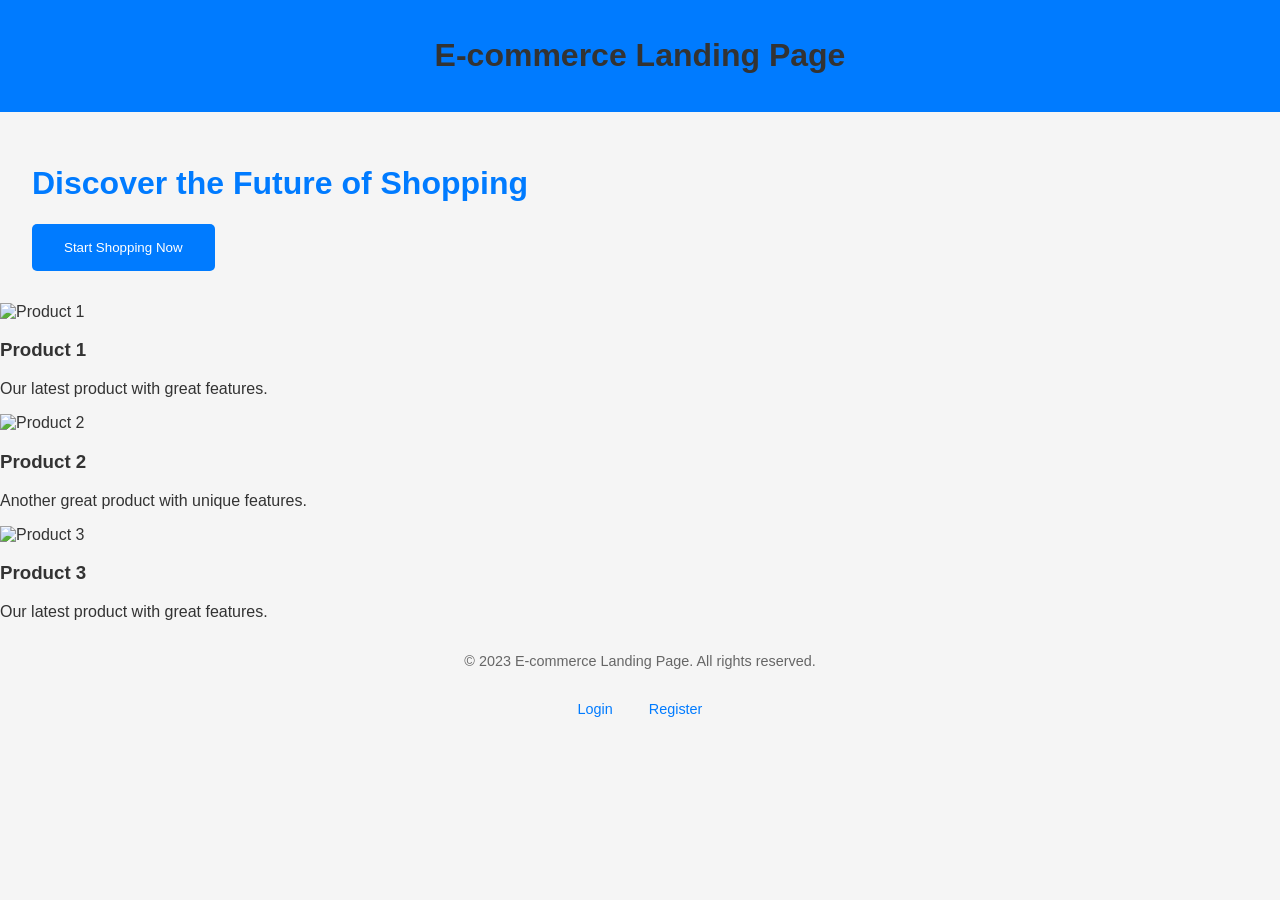
==== website/index.html @ 4ec92d51 "Update from Mobile Coding Agent" ====
<!DOCTYPE html>
<html lang="en">
<head>
    <meta charset="UTF-8">
    <title>E-commerce Landing Page</title>
    <style>
        * { font-family: Arial, sans-serif; }
        body {
            margin: 0;
            padding: 0;
            background-color: #f5f5f5;
            color: #333;
        }
        header {
            background-color: #007BFF;
            padding: 1rem;
            text-align: center;
        }
        .hero {
            background-image: url('https://via.placeholder.com/800x400?text=E-commerce&i=red');
            background-size: cover;
            padding: 2rem;
        }
        .hero h1 {
            color: #007BFF;
        }
        .cta-btn {
            display: inline-block;
            padding: 1rem 2rem;
            background-color: #007BFF;
            color: white;
            border: none;
            border-radius: 5px;
            cursor: pointer;
        }
        .cta-btn:hover {
            background-color: #005F9A;
        }
        footer {
            text-align: center;
            margin-top: 2rem;
            font-size: 0.9em;
            color: #666;
        }
    </style>
</head>
<body>
<header>
<h1>E-commerce Landing Page</h1>
</header>
<div class="hero">
<h1>Discover the Future of Shopping</h1>
<button class="cta-btn">Start Shopping Now</button>
</div>
<div class="product-section">
<div class="product-card" data-id="1">
    <img src="https://via.placeholder.com/400x200?text=Product 1&i=red" alt="Product 1">
    <h3>Product 1</h3>
    <p>Our latest product with great features.</p>
</div>
<div class="product-card" data-id="2">
    <img src="https://via.placeholder.com/400x200?text=Product 2&i=red" alt="Product 2">
    <h3>Product 2</h3>
    <p>Another great product with unique features.</p>
</div>
<div class="product-card" data-id="3">
    <img src="https://via.placeholder.com/400x200?text=Product 3&i=red" alt="Product 3">
    <h3>Product 3</h3>
    <p>Our latest product with great features.</p>
</div>
</div>
<footer>
<p>&copy; 2023 E-commerce Landing Page. All rights reserved.</p>
<div style='margin-top: 2rem; text-align: center;'>
    <a href='login.html' style='margin: 0 1rem; color: #007BFF; text-decoration: none;'>Login</a>
    <a href='register.html' style='margin: 0 1rem; color: #007BFF; text-decoration: none;'>Register</a>
</div>
</footer>
</body>
</html>
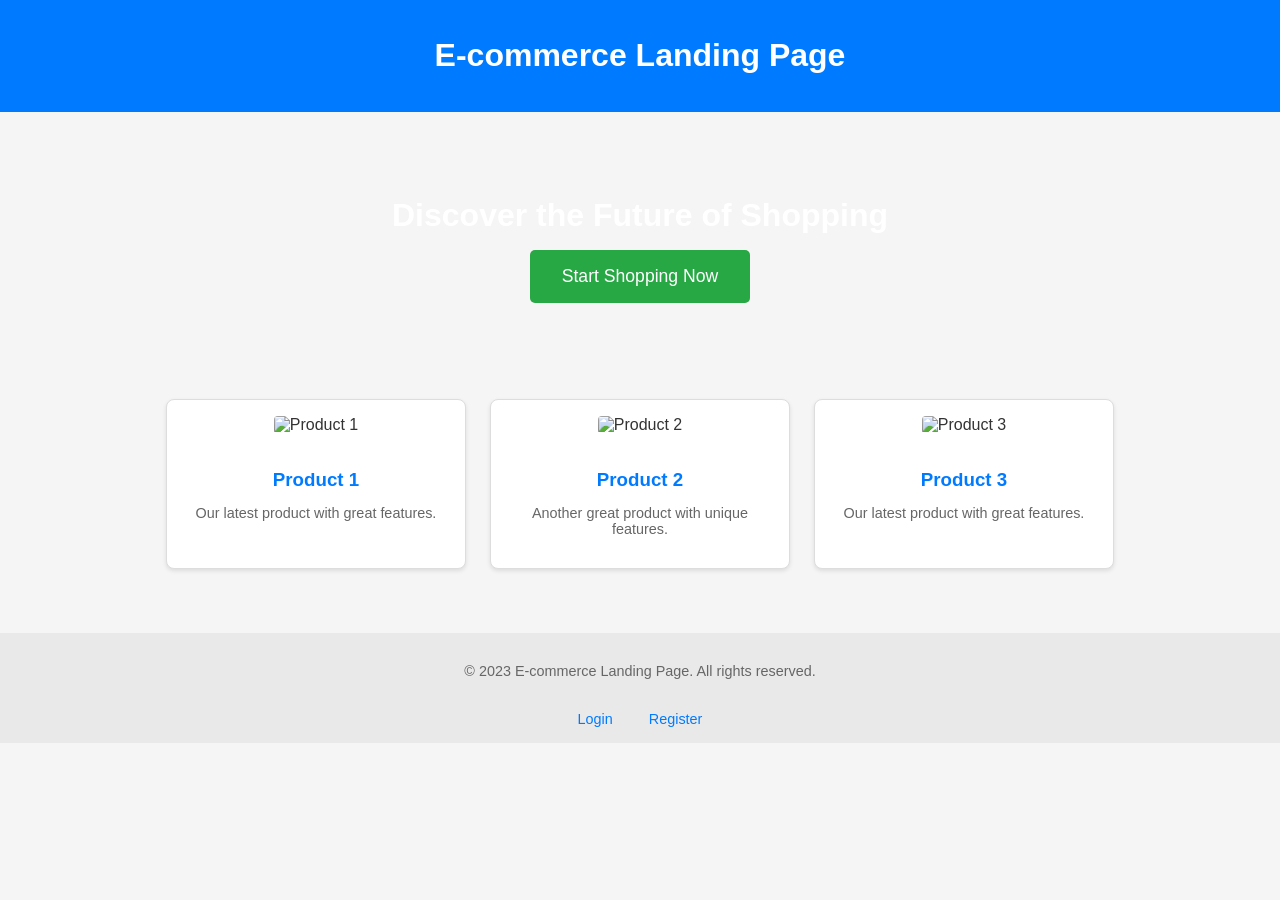
==== commit ad82a1d2: "removed inline css" ====
--- a/website/index.html
+++ b/website/index.html
@@ -3,46 +3,7 @@
 <head>
     <meta charset="UTF-8">
     <title>E-commerce Landing Page</title>
-    <style>
-        * { font-family: Arial, sans-serif; }
-        body {
-            margin: 0;
-            padding: 0;
-            background-color: #f5f5f5;
-            color: #333;
-        }
-        header {
-            background-color: #007BFF;
-            padding: 1rem;
-            text-align: center;
-        }
-        .hero {
-            background-image: url('https://via.placeholder.com/800x400?text=E-commerce&i=red');
-            background-size: cover;
-            padding: 2rem;
-        }
-        .hero h1 {
-            color: #007BFF;
-        }
-        .cta-btn {
-            display: inline-block;
-            padding: 1rem 2rem;
-            background-color: #007BFF;
-            color: white;
-            border: none;
-            border-radius: 5px;
-            cursor: pointer;
-        }
-        .cta-btn:hover {
-            background-color: #005F9A;
-        }
-        footer {
-            text-align: center;
-            margin-top: 2rem;
-            font-size: 0.9em;
-            color: #666;
-        }
-    </style>
+    <link rel="stylesheet" href="style.css">
 </head>
 <body>
 <header>
--- a/website/style.css
+++ b/website/style.css
@@ -0,0 +1,190 @@
+/* Universal Stylesheet */
+
+* {
+    box-sizing: border-box;
+    font-family: Arial, sans-serif;
+}
+
+body {
+    margin: 0;
+    padding: 0;
+    background-color: #f5f5f5;
+    color: #333;
+}
+
+/* Header & Hero */
+header {
+    background-color: #007BFF;
+    padding: 1rem;
+    text-align: center;
+    color: white;
+}
+
+.hero {
+    background-image: url('https://via.placeholder.com/800x400?text=E-commerce&i=red');
+    background-size: cover;
+    padding: 4rem 2rem;
+    text-align: center;
+    color: white;
+}
+
+.hero h1 {
+    color: white;
+    margin-bottom: 1rem;
+}
+
+.cta-btn {
+    display: inline-block;
+    padding: 1rem 2rem;
+    background-color: #28a745;
+    color: white;
+    border: none;
+    border-radius: 5px;
+    cursor: pointer;
+    font-size: 1.1rem;
+    text-decoration: none;
+}
+
+.cta-btn:hover {
+    background-color: #218838;
+}
+
+/* Products */
+.product-section {
+    display: flex;
+    justify-content: center;
+    flex-wrap: wrap;
+    padding: 2rem;
+    gap: 1.5rem;
+}
+
+.product-card {
+    background-color: #fff;
+    border: 1px solid #ddd;
+    border-radius: 8px;
+    box-shadow: 0 2px 4px rgba(0,0,0,0.1);
+    padding: 1rem;
+    text-align: center;
+    width: 300px;
+}
+
+.product-card img {
+    max-width: 100%;
+    height: auto;
+    border-radius: 4px;
+    margin-bottom: 1rem;
+}
+
+.product-card h3 {
+    color: #007BFF;
+    margin-bottom: 0.5rem;
+}
+
+.product-card p {
+    font-size: 0.9em;
+    color: #666;
+}
+
+/* Footer */
+footer {
+    text-align: center;
+    margin-top: 2rem;
+    padding: 1rem;
+    font-size: 0.9em;
+    color: #666;
+    background-color: #e9e9e9;
+}
+
+footer a {
+    margin: 0 1rem;
+    color: #007BFF;
+    text-decoration: none;
+}
+
+footer a:hover {
+    text-decoration: underline;
+}
+
+/* Auth / Form Layout */
+.auth-page {
+    display: flex;
+    justify-content: center;
+    align-items: center;
+    min-height: 100vh;
+}
+
+.auth-container {
+    width: 100%;
+    max-width: 400px;
+    background-color: white;
+    padding: 2.5rem;
+    border-radius: 8px;
+    box-shadow: 0 4px 12px rgba(0, 0, 0, 0.1);
+}
+
+.auth-container h2 {
+    margin-top: 0;
+    margin-bottom: 1.5rem;
+    color: #333;
+    text-align: center;
+}
+
+.form-group {
+    margin-bottom: 1.25rem;
+}
+
+.form-group label {
+    display: block;
+    margin-bottom: 0.5rem;
+    font-weight: bold;
+    font-size: 0.9rem;
+    color: #333;
+}
+
+.form-group input {
+    width: 100%;
+    padding: 0.75rem;
+    border: 1px solid #ccc;
+    border-radius: 4px;
+    font-size: 1rem;
+    transition: border-color 0.2s;
+}
+
+.form-group input:focus {
+    outline: none;
+    border-color: #007BFF;
+}
+
+button[type="submit"] {
+    width: 100%;
+    background-color: #007BFF;
+    color: white;
+    padding: 0.8rem 1rem;
+    border: none;
+    border-radius: 5px;
+    cursor: pointer;
+    font-size: 1rem;
+    font-weight: bold;
+    margin-top: 0.5rem;
+}
+
+button[type="submit"]:hover {
+    background-color: #0056b3;
+}
+
+.auth-link {
+    display: block;
+    text-align: center;
+    margin-top: 1rem;
+    color: #007BFF;
+    text-decoration: none;
+    font-size: 0.9rem;
+}
+
+.auth-link:hover {
+    text-decoration: underline;
+}
+
+.text-center {
+    text-align: center;
+}
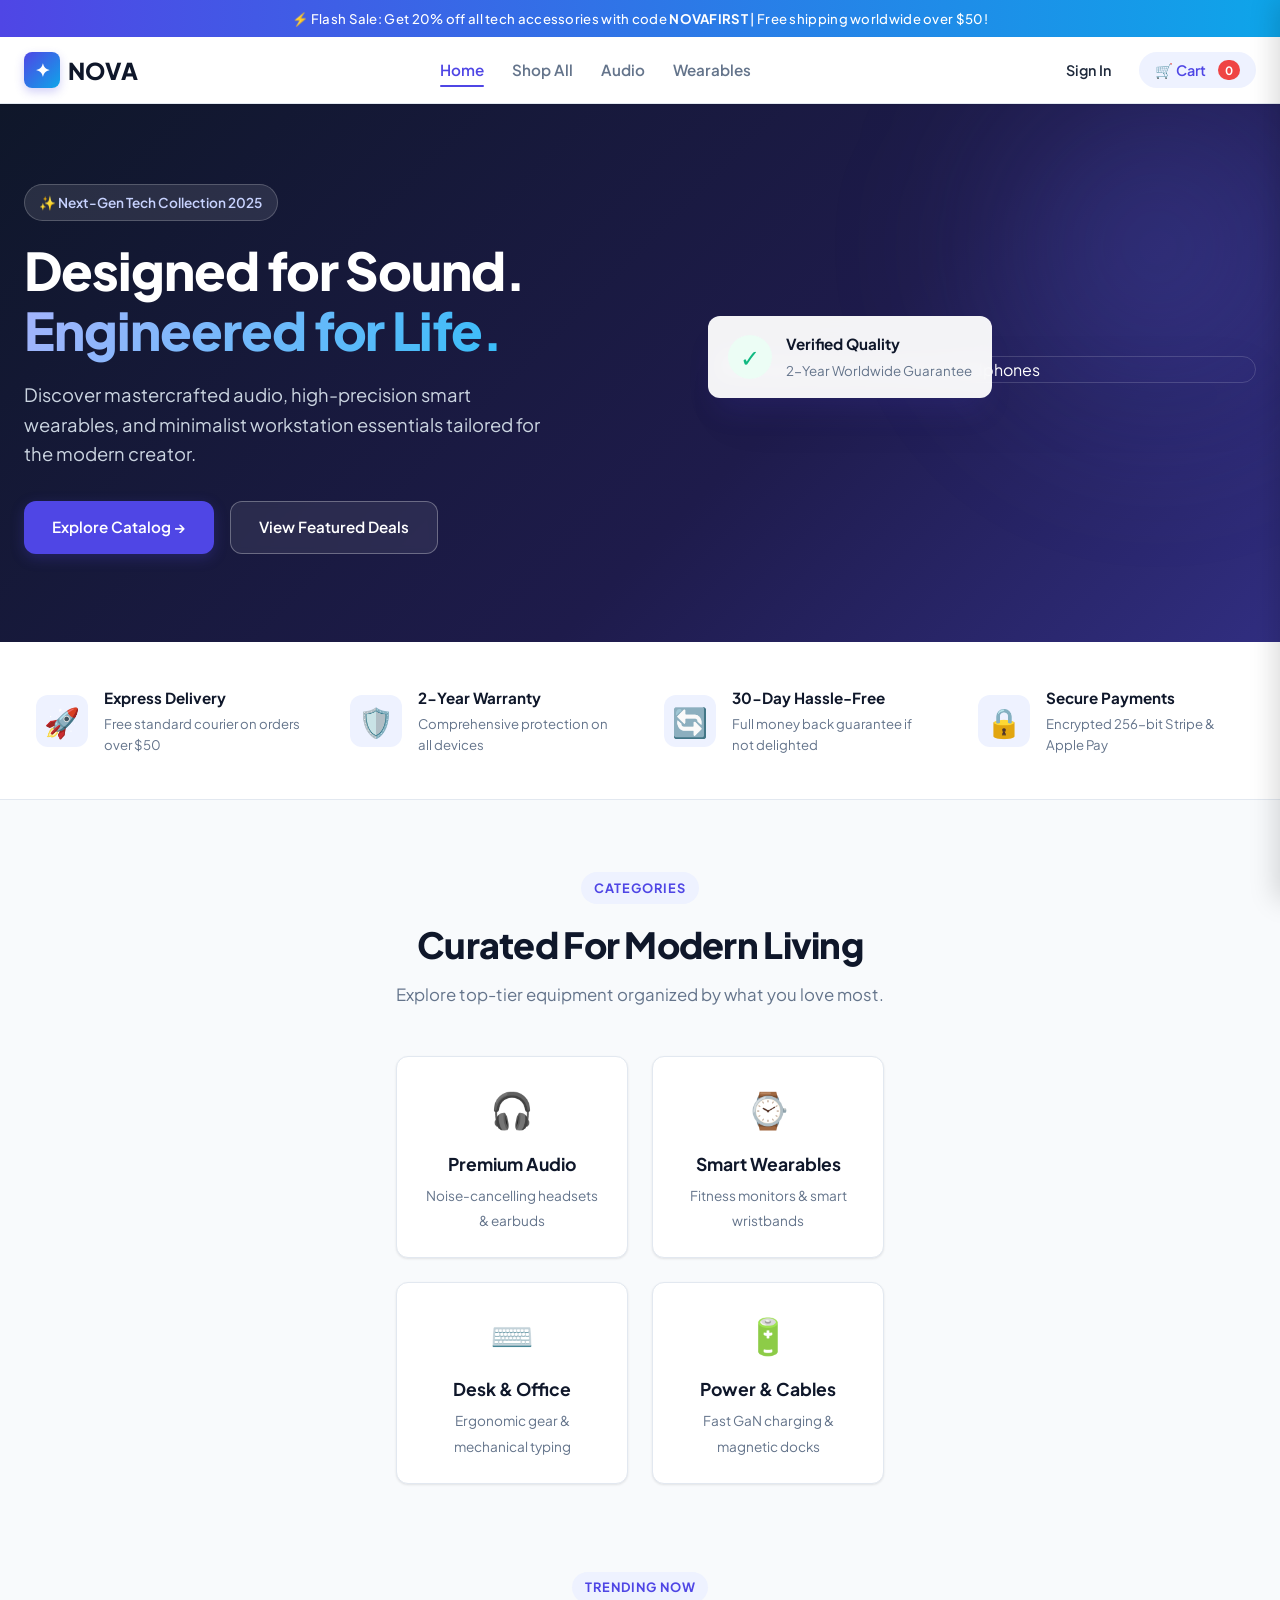
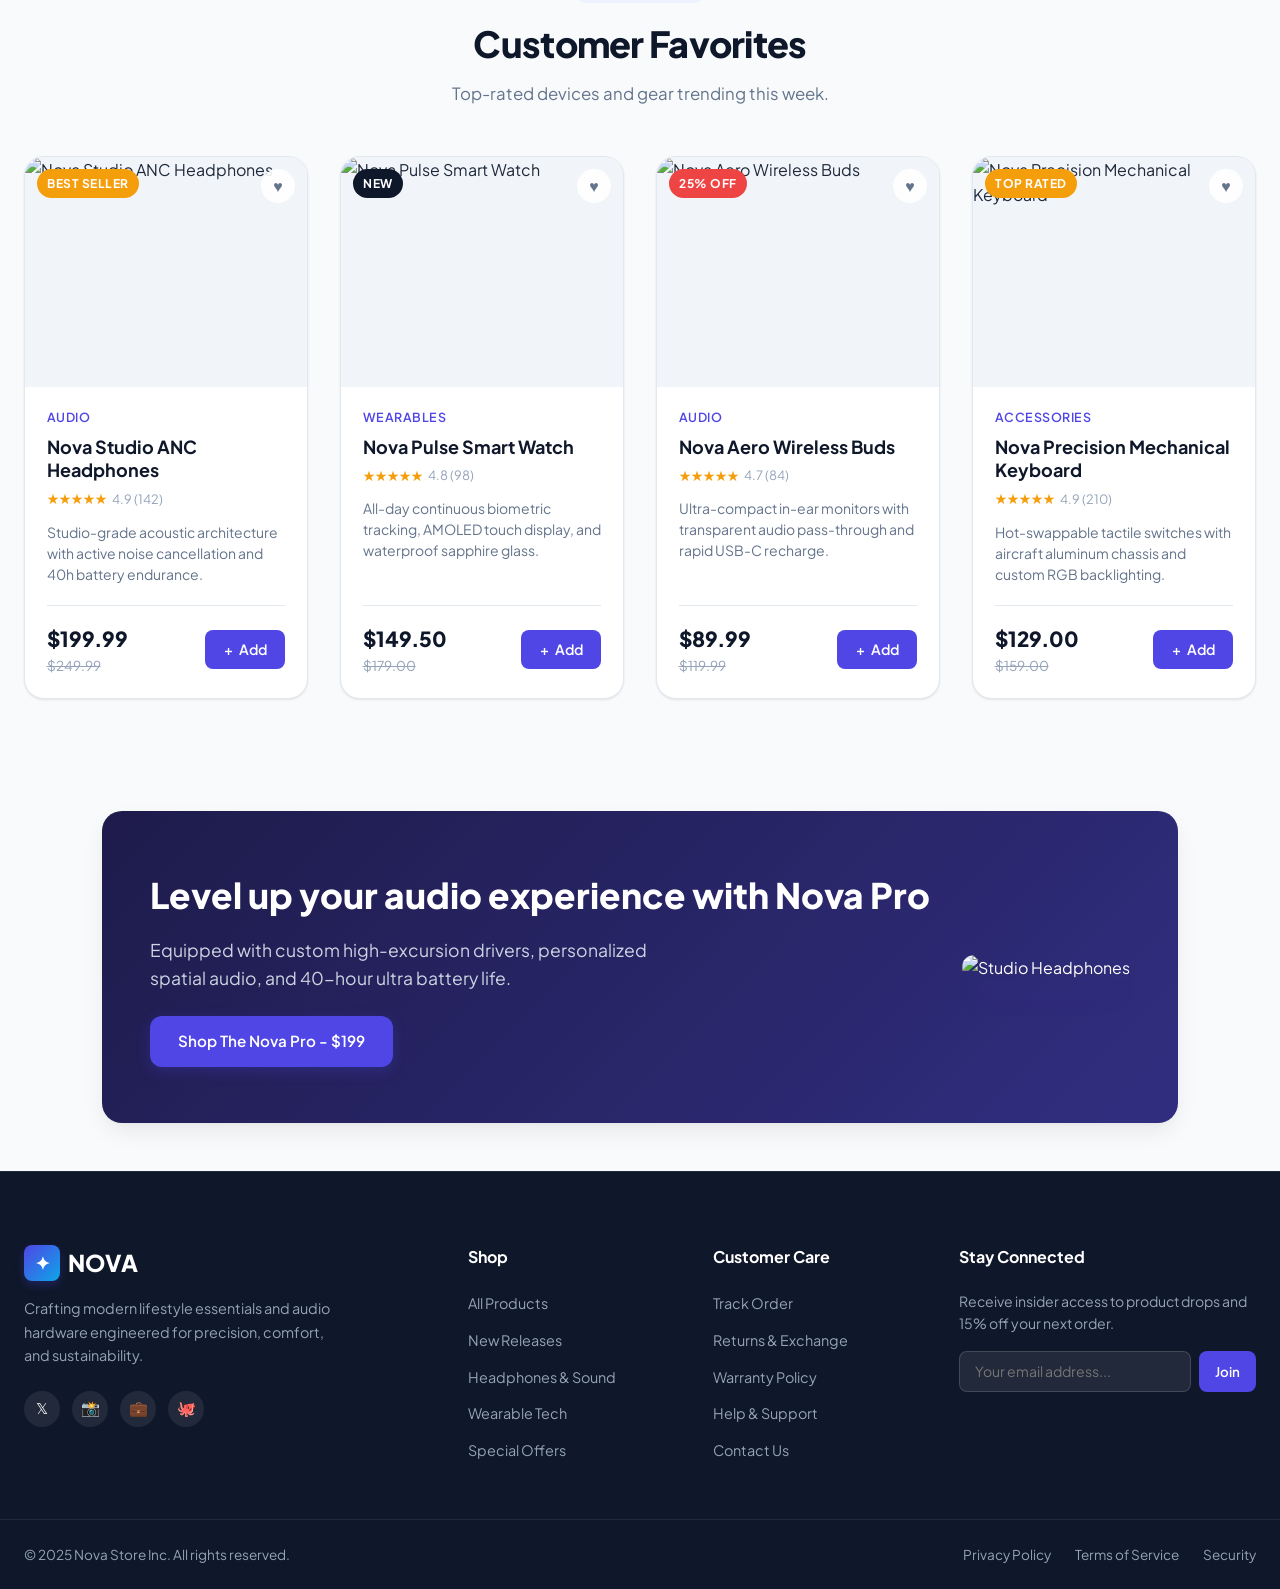
==== commit 905bcc3f: "Update from Mobile Coding Agent" ====
--- a/website/index.html
+++ b/website/index.html
@@ -2,40 +2,252 @@
 <html lang="en">
 <head>
     <meta charset="UTF-8">
-    <title>E-commerce Landing Page</title>
+    <meta name="viewport" content="width=device-width, initial-scale=1.0">
+    <title>NOVA | Modern Tech & Lifestyle Essentials</title>
     <link rel="stylesheet" href="style.css">
 </head>
 <body>
-<header>
-<h1>E-commerce Landing Page</h1>
-</header>
-<div class="hero">
-<h1>Discover the Future of Shopping</h1>
-<button class="cta-btn">Start Shopping Now</button>
-</div>
-<div class="product-section">
-<div class="product-card" data-id="1">
-    <img src="https://via.placeholder.com/400x200?text=Product 1&i=red" alt="Product 1">
-    <h3>Product 1</h3>
-    <p>Our latest product with great features.</p>
-</div>
-<div class="product-card" data-id="2">
-    <img src="https://via.placeholder.com/400x200?text=Product 2&i=red" alt="Product 2">
-    <h3>Product 2</h3>
-    <p>Another great product with unique features.</p>
-</div>
-<div class="product-card" data-id="3">
-    <img src="https://via.placeholder.com/400x200?text=Product 3&i=red" alt="Product 3">
-    <h3>Product 3</h3>
-    <p>Our latest product with great features.</p>
-</div>
-</div>
-<footer>
-<p>&copy; 2023 E-commerce Landing Page. All rights reserved.</p>
-<div style='margin-top: 2rem; text-align: center;'>
-    <a href='login.html' style='margin: 0 1rem; color: #007BFF; text-decoration: none;'>Login</a>
-    <a href='register.html' style='margin: 0 1rem; color: #007BFF; text-decoration: none;'>Register</a>
-</div>
-</footer>
+    <!-- Announcement Bar -->
+    <div class="announcement-bar">
+        ⚡ Flash Sale: Get 20% off all tech accessories with code <strong>NOVAFIRST</strong> | Free shipping worldwide over $50!
+    </div>
+
+    <!-- Navigation -->
+    <nav class="navbar">
+        <div class="nav-container">
+            <a href="index.html" class="logo">
+                <span class="logo-icon">✦</span> NOVA
+            </a>
+            <ul class="nav-links">
+                <li><a href="index.html" class="nav-link active">Home</a></li>
+                <li><a href="products/products.html" class="nav-link">Shop All</a></li>
+                <li><a href="products/products.html?category=Audio" class="nav-link">Audio</a></li>
+                <li><a href="products/products.html?category=Wearables" class="nav-link">Wearables</a></li>
+            </ul>
+            <div class="nav-actions">
+                <a href="login.html" class="nav-btn">Sign In</a>
+                <button class="nav-btn cart-badge-btn" id="open-cart-btn" aria-label="View Cart">
+                    🛒 Cart <span class="cart-badge" id="cart-count">0</span>
+                </button>
+            </div>
+        </div>
+    </nav>
+
+    <!-- Hero Section -->
+    <header class="hero">
+        <div class="hero-container">
+            <div class="hero-content">
+                <div class="hero-badge">✨ Next-Gen Tech Collection 2025</div>
+                <h1>Designed for Sound.<br><span>Engineered for Life.</span></h1>
+                <p>Discover mastercrafted audio, high-precision smart wearables, and minimalist workstation essentials tailored for the modern creator.</p>
+                <div class="hero-actions">
+                    <a href="products/products.html" class="btn btn-primary">Explore Catalog &rarr;</a>
+                    <a href="#featured" class="btn btn-outline-white">View Featured Deals</a>
+                </div>
+            </div>
+            <div class="hero-image-wrapper">
+                <img src="https://images.unsplash.com/photo-1505740420928-5e560c06d30e?w=800&q=80" alt="Wireless Noise Cancelling Headphones" class="hero-image">
+                <div class="hero-floating-card">
+                    <div class="floating-icon">✓</div>
+                    <div>
+                        <strong style="display:block; font-size: 0.95rem;">Verified Quality</strong>
+                        <small style="color: #64748b;">2-Year Worldwide Guarantee</small>
+                    </div>
+                </div>
+            </div>
+        </div>
+    </header>
+
+    <!-- Trust & Perks Bar -->
+    <section class="features-bar">
+        <div class="features-grid">
+            <div class="feature-item">
+                <div class="feature-icon">🚀</div>
+                <div class="feature-info">
+                    <h4>Express Delivery</h4>
+                    <p>Free standard courier on orders over $50</p>
+                </div>
+            </div>
+            <div class="feature-item">
+                <div class="feature-icon">🛡️</div>
+                <div class="feature-info">
+                    <h4>2-Year Warranty</h4>
+                    <p>Comprehensive protection on all devices</p>
+                </div>
+            </div>
+            <div class="feature-item">
+                <div class="feature-icon">🔄</div>
+                <div class="feature-info">
+                    <h4>30-Day Hassle-Free</h4>
+                    <p>Full money back guarantee if not delighted</p>
+                </div>
+            </div>
+            <div class="feature-item">
+                <div class="feature-icon">🔒</div>
+                <div class="feature-info">
+                    <h4>Secure Payments</h4>
+                    <p>Encrypted 256-bit Stripe & Apple Pay</p>
+                </div>
+            </div>
+        </div>
+    </section>
+
+    <!-- Categories Section -->
+    <section class="categories-section">
+        <div class="section-header">
+            <span class="section-badge">Categories</span>
+            <h2 class="section-title">Curated For Modern Living</h2>
+            <p class="section-desc">Explore top-tier equipment organized by what you love most.</p>
+        </div>
+        <div class="category-grid">
+            <a href="products/products.html" class="category-card">
+                <div class="category-card-icon">🎧</div>
+                <h3>Premium Audio</h3>
+                <span>Noise-cancelling headsets & earbuds</span>
+            </a>
+            <a href="products/products.html" class="category-card">
+                <div class="category-card-icon">⌚</div>
+                <h3>Smart Wearables</h3>
+                <span>Fitness monitors & smart wristbands</span>
+            </a>
+            <a href="products/products.html" class="category-card">
+                <div class="category-card-icon">⌨️</div>
+                <h3>Desk & Office</h3>
+                <span>Ergonomic gear & mechanical typing</span>
+            </a>
+            <a href="products/products.html" class="category-card">
+                <div class="category-card-icon">🔋</div>
+                <h3>Power & Cables</h3>
+                <span>Fast GaN charging & magnetic docks</span>
+            </a>
+        </div>
+    </section>
+
+    <!-- Featured Products Section -->
+    <section class="product-section" id="featured">
+        <div class="section-header">
+            <span class="section-badge">Trending Now</span>
+            <h2 class="section-title">Customer Favorites</h2>
+            <p class="section-desc">Top-rated devices and gear trending this week.</p>
+        </div>
+
+        <div class="products-grid" id="featured-products-container">
+            <!-- Dynamic products populated via JavaScript -->
+        </div>
+    </section>
+
+    <!-- Promotional Banner -->
+    <section class="promo-banner">
+        <div class="promo-card">
+            <div class="promo-content">
+                <h2>Level up your audio experience with Nova Pro</h2>
+                <p>Equipped with custom high-excursion drivers, personalized spatial audio, and 40-hour ultra battery life.</p>
+                <a href="products/products.html" class="btn btn-primary">Shop The Nova Pro - $199</a>
+            </div>
+            <div style="text-align: center;">
+                <img src="https://images.unsplash.com/photo-1546435770-a3e426bf472b?w=450&q=80" alt="Studio Headphones" style="border-radius: var(--radius-md); max-width: 320px; box-shadow: var(--shadow-xl);">
+            </div>
+        </div>
+    </section>
+
+    <!-- Cart Drawer -->
+    <div class="cart-overlay" id="cart-overlay"></div>
+    <aside class="cart-drawer" id="cart-drawer">
+        <div class="cart-header">
+            <h3>Your Cart (<span id="cart-items-count">0</span>)</h3>
+            <button class="cart-close-btn" id="close-cart-btn">&times;</button>
+        </div>
+        <div class="cart-items-list" id="cart-items-list">
+            <!-- Populated via script.js -->
+        </div>
+        <div class="cart-footer">
+            <div class="cart-summary-line">
+                <span>Subtotal</span>
+                <span id="cart-subtotal">$0.00</span>
+            </div>
+            <div class="cart-summary-line">
+                <span>Shipping</span>
+                <span id="cart-shipping">Calculated next</span>
+            </div>
+            <div class="cart-total-line">
+                <span>Total</span>
+                <span id="cart-total-amount">$0.00</span>
+            </div>
+            <button class="btn-checkout" id="checkout-btn">Proceed to Checkout</button>
+        </div>
+    </aside>
+
+    <!-- Toast Notification -->
+    <div class="toast" id="toast-notification">Product added to cart!</div>
+
+    <!-- Checkout Modal -->
+    <div class="checkout-modal-overlay" id="checkout-modal">
+        <div class="checkout-modal">
+            <div class="checkout-icon">✓</div>
+            <h3 style="font-size: 1.4rem; margin-bottom: 0.5rem; font-weight: 800;">Order Placed Successfully!</h3>
+            <p style="color: var(--text-muted); margin-bottom: 1.5rem; font-size: 0.95rem;">
+                Thank you for your purchase from Nova Store. A confirmation email and tracking link have been dispatched.
+            </p>
+            <button class="btn btn-primary" style="width: 100%;" id="close-checkout-modal">Back to Shopping</button>
+        </div>
+    </div>
+
+    <!-- Footer -->
+    <footer>
+        <div class="footer-container">
+            <div class="footer-brand">
+                <a href="index.html" class="logo">
+                    <span class="logo-icon">✦</span> NOVA
+                </a>
+                <p>Crafting modern lifestyle essentials and audio hardware engineered for precision, comfort, and sustainability.</p>
+                <div class="social-links">
+                    <a href="#" class="social-icon" aria-label="Twitter">𝕏</a>
+                    <a href="#" class="social-icon" aria-label="Instagram">📸</a>
+                    <a href="#" class="social-icon" aria-label="LinkedIn">💼</a>
+                    <a href="#" class="social-icon" aria-label="GitHub">🐙</a>
+                </div>
+            </div>
+            <div class="footer-col">
+                <h4>Shop</h4>
+                <ul class="footer-links">
+                    <li><a href="products/products.html">All Products</a></li>
+                    <li><a href="products/products.html">New Releases</a></li>
+                    <li><a href="products/products.html">Headphones & Sound</a></li>
+                    <li><a href="products/products.html">Wearable Tech</a></li>
+                    <li><a href="products/products.html">Special Offers</a></li>
+                </ul>
+            </div>
+            <div class="footer-col">
+                <h4>Customer Care</h4>
+                <ul class="footer-links">
+                    <li><a href="#">Track Order</a></li>
+                    <li><a href="#">Returns & Exchange</a></li>
+                    <li><a href="#">Warranty Policy</a></li>
+                    <li><a href="#">Help & Support</a></li>
+                    <li><a href="#">Contact Us</a></li>
+                </ul>
+            </div>
+            <div class="footer-col">
+                <h4>Stay Connected</h4>
+                <p style="font-size: 0.88rem; margin-bottom: 0.75rem;">Receive insider access to product drops and 15% off your next order.</p>
+                <form class="newsletter-form" onsubmit="event.preventDefault(); alert('Subscribed successfully!');">
+                    <input type="email" placeholder="Your email address..." required>
+                    <button type="submit">Join</button>
+                </form>
+            </div>
+        </div>
+        <div class="footer-bottom">
+            <div class="footer-bottom-inner">
+                <div>&copy; 2025 Nova Store Inc. All rights reserved.</div>
+                <div style="display: flex; gap: 1.5rem;">
+                    <a href="#">Privacy Policy</a>
+                    <a href="#">Terms of Service</a>
+                    <a href="#">Security</a>
+                </div>
+            </div>
+        </div>
+    </footer>
+
+    <script src="app.js"></script>
 </body>
-</html>+</html>
--- a/website/style.css
+++ b/website/style.css
@@ -1,190 +1,1465 @@
-/* Universal Stylesheet */
+/* ===================================================
+   MODERN E-COMMERCE DESIGN SYSTEM - NOVA STORE
+   =================================================== */
+
+@import url('https://fonts.googleapis.com/css2?family=Plus+Jakarta+Sans:wght@300;400;500;600;700;800&display=swap');
+
+:root {
+  --primary: #4f46e5;
+  --primary-hover: #4338ca;
+  --primary-light: #eef2ff;
+  --primary-glow: rgba(79, 70, 229, 0.25);
+  --secondary: #0ea5e9;
+  --accent: #f59e0b;
+  --success: #10b981;
+  --danger: #ef4444;
+  
+  --dark: #0f172a;
+  --dark-light: #1e293b;
+  --text-main: #1e293b;
+  --text-muted: #64748b;
+  --text-light: #94a3b8;
+  
+  --bg-page: #f8fafc;
+  --bg-card: #ffffff;
+  --bg-card-alt: #f1f5f9;
+  --border: #e2e8f0;
+  --border-focus: #818cf8;
+  
+  --radius-sm: 8px;
+  --radius-md: 12px;
+  --radius-lg: 20px;
+  --radius-full: 9999px;
+  
+  --shadow-sm: 0 1px 3px rgba(0,0,0,0.06), 0 1px 2px rgba(0,0,0,0.04);
+  --shadow-md: 0 4px 6px -1px rgba(0,0,0,0.08), 0 2px 4px -2px rgba(0,0,0,0.05);
+  --shadow-lg: 0 10px 25px -3px rgba(0,0,0,0.08), 0 4px 6px -4px rgba(0,0,0,0.04);
+  --shadow-xl: 0 20px 30px -10px rgba(79, 70, 229, 0.15);
+
+  --transition: all 0.25s cubic-bezier(0.4, 0, 0.2, 1);
+}
 
 * {
-    box-sizing: border-box;
-    font-family: Arial, sans-serif;
+  box-sizing: border-box;
+  margin: 0;
+  padding: 0;
+  font-family: 'Plus Jakarta Sans', -apple-system, BlinkMacSystemFont, sans-serif;
+}
+
+html {
+  scroll-behavior: smooth;
 }
 
 body {
-    margin: 0;
-    padding: 0;
-    background-color: #f5f5f5;
-    color: #333;
-}
-
-/* Header & Hero */
-header {
-    background-color: #007BFF;
-    padding: 1rem;
-    text-align: center;
-    color: white;
-}
-
+  background-color: var(--bg-page);
+  color: var(--text-main);
+  line-height: 1.6;
+  min-height: 100vh;
+  display: flex;
+  flex-direction: column;
+  overflow-x: hidden;
+}
+
+a {
+  text-decoration: none;
+  color: inherit;
+  transition: var(--transition);
+}
+
+img {
+  max-width: 100%;
+  height: auto;
+  display: block;
+}
+
+/* Top Announcement Bar */
+.announcement-bar {
+  background: linear-gradient(90deg, #4f46e5, #0ea5e9);
+  color: #fff;
+  font-size: 0.825rem;
+  font-weight: 500;
+  text-align: center;
+  padding: 0.5rem 1rem;
+  letter-spacing: 0.3px;
+}
+
+/* Navigation Bar */
+.navbar {
+  background: rgba(255, 255, 255, 0.95);
+  backdrop-filter: blur(12px);
+  position: sticky;
+  top: 0;
+  z-index: 100;
+  border-bottom: 1px solid var(--border);
+  box-shadow: var(--shadow-sm);
+}
+
+.nav-container {
+  max-width: 1280px;
+  margin: 0 auto;
+  padding: 0.85rem 1.5rem;
+  display: flex;
+  align-items: center;
+  justify-content: space-between;
+  gap: 1.5rem;
+}
+
+.logo {
+  font-size: 1.45rem;
+  font-weight: 800;
+  color: var(--dark);
+  display: flex;
+  align-items: center;
+  gap: 0.5rem;
+  text-decoration: none;
+}
+
+.logo-icon {
+  background: linear-gradient(135deg, var(--primary), var(--secondary));
+  color: white;
+  width: 36px;
+  height: 36px;
+  display: flex;
+  align-items: center;
+  justify-content: center;
+  border-radius: var(--radius-sm);
+  font-size: 1.1rem;
+  box-shadow: 0 4px 10px var(--primary-glow);
+}
+
+.nav-links {
+  display: flex;
+  gap: 1.75rem;
+  list-style: none;
+  align-items: center;
+}
+
+.nav-link {
+  color: var(--text-muted);
+  font-weight: 600;
+  font-size: 0.95rem;
+  position: relative;
+  padding: 0.25rem 0;
+}
+
+.nav-link:hover,
+.nav-link.active {
+  color: var(--primary);
+}
+
+.nav-link.active::after {
+  content: '';
+  position: absolute;
+  bottom: -4px;
+  left: 0;
+  right: 0;
+  height: 2px;
+  background: var(--primary);
+  border-radius: 2px;
+}
+
+.nav-actions {
+  display: flex;
+  align-items: center;
+  gap: 0.85rem;
+}
+
+.nav-btn {
+  background: transparent;
+  border: none;
+  color: var(--text-main);
+  cursor: pointer;
+  padding: 0.5rem 0.85rem;
+  border-radius: var(--radius-sm);
+  font-weight: 600;
+  font-size: 0.9rem;
+  display: flex;
+  align-items: center;
+  gap: 0.4rem;
+  transition: var(--transition);
+}
+
+.nav-btn:hover {
+  background: var(--bg-card-alt);
+  color: var(--primary);
+}
+
+.cart-badge-btn {
+  position: relative;
+  background: var(--primary-light);
+  color: var(--primary);
+  border-radius: var(--radius-full);
+  padding: 0.5rem 1rem;
+  font-weight: 600;
+}
+
+.cart-badge-btn:hover {
+  background: var(--primary);
+  color: #fff;
+}
+
+.cart-badge {
+  background: var(--danger);
+  color: white;
+  font-size: 0.72rem;
+  font-weight: 700;
+  padding: 0.15rem 0.45rem;
+  border-radius: var(--radius-full);
+  margin-left: 0.35rem;
+}
+
+/* Hero Section */
 .hero {
-    background-image: url('https://via.placeholder.com/800x400?text=E-commerce&i=red');
-    background-size: cover;
-    padding: 4rem 2rem;
-    text-align: center;
-    color: white;
+  background: linear-gradient(135deg, #0f172a 0%, #1e1b4b 60%, #312e81 100%);
+  color: white;
+  padding: 5rem 1.5rem 5.5rem;
+  position: relative;
+  overflow: hidden;
+}
+
+.hero::before {
+  content: '';
+  position: absolute;
+  top: -20%;
+  right: -10%;
+  width: 500px;
+  height: 500px;
+  background: radial-gradient(circle, rgba(99, 102, 241, 0.25) 0%, transparent 70%);
+  border-radius: 50%;
+  filter: blur(60px);
+}
+
+.hero-container {
+  max-width: 1280px;
+  margin: 0 auto;
+  display: grid;
+  grid-template-columns: 1.1fr 0.9fr;
+  align-items: center;
+  gap: 3rem;
+  position: relative;
+  z-index: 2;
+}
+
+.hero-badge {
+  display: inline-flex;
+  align-items: center;
+  gap: 0.5rem;
+  background: rgba(255, 255, 255, 0.1);
+  border: 1px solid rgba(255, 255, 255, 0.2);
+  padding: 0.4rem 0.9rem;
+  border-radius: var(--radius-full);
+  font-size: 0.85rem;
+  font-weight: 600;
+  color: #c7d2fe;
+  margin-bottom: 1.25rem;
 }
 
 .hero h1 {
-    color: white;
-    margin-bottom: 1rem;
-}
-
-.cta-btn {
-    display: inline-block;
-    padding: 1rem 2rem;
-    background-color: #28a745;
-    color: white;
-    border: none;
-    border-radius: 5px;
-    cursor: pointer;
-    font-size: 1.1rem;
-    text-decoration: none;
-}
-
-.cta-btn:hover {
-    background-color: #218838;
-}
-
-/* Products */
+  font-size: 3.25rem;
+  line-height: 1.15;
+  font-weight: 800;
+  letter-spacing: -0.02em;
+  margin-bottom: 1.25rem;
+}
+
+.hero h1 span {
+  background: linear-gradient(120deg, #a5b4fc, #38bdf8);
+  -webkit-background-clip: text;
+  -webkit-text-fill-color: transparent;
+}
+
+.hero p {
+  font-size: 1.15rem;
+  color: #cbd5e1;
+  margin-bottom: 2rem;
+  max-width: 540px;
+}
+
+.hero-actions {
+  display: flex;
+  flex-wrap: wrap;
+  gap: 1rem;
+}
+
+.btn {
+  display: inline-flex;
+  align-items: center;
+  justify-content: center;
+  gap: 0.5rem;
+  font-weight: 600;
+  font-size: 0.95rem;
+  padding: 0.85rem 1.75rem;
+  border-radius: var(--radius-md);
+  cursor: pointer;
+  border: none;
+  transition: var(--transition);
+}
+
+.btn-primary {
+  background: var(--primary);
+  color: #fff;
+  box-shadow: 0 4px 14px var(--primary-glow);
+}
+
+.btn-primary:hover {
+  background: var(--primary-hover);
+  transform: translateY(-2px);
+  box-shadow: 0 6px 20px var(--primary-glow);
+}
+
+.btn-outline-white {
+  background: rgba(255, 255, 255, 0.08);
+  color: #fff;
+  border: 1px solid rgba(255, 255, 255, 0.3);
+  backdrop-filter: blur(4px);
+}
+
+.btn-outline-white:hover {
+  background: rgba(255, 255, 255, 0.18);
+  border-color: #fff;
+  transform: translateY(-2px);
+}
+
+.hero-image-wrapper {
+  position: relative;
+  display: flex;
+  justify-content: center;
+}
+
+.hero-image {
+  border-radius: var(--radius-lg);
+  width: 100%;
+  max-height: 420px;
+  object-fit: cover;
+  box-shadow: 0 25px 50px -12px rgba(0, 0, 0, 0.5);
+  border: 1px solid rgba(255, 255, 255, 0.15);
+}
+
+.hero-floating-card {
+  position: absolute;
+  bottom: -15px;
+  left: -15px;
+  background: rgba(255, 255, 255, 0.95);
+  backdrop-filter: blur(10px);
+  color: var(--dark);
+  padding: 1rem 1.25rem;
+  border-radius: var(--radius-md);
+  box-shadow: var(--shadow-xl);
+  display: flex;
+  align-items: center;
+  gap: 0.85rem;
+}
+
+.floating-icon {
+  background: #ecfdf5;
+  color: var(--success);
+  font-size: 1.5rem;
+  width: 44px;
+  height: 44px;
+  border-radius: var(--radius-full);
+  display: flex;
+  align-items: center;
+  justify-content: center;
+}
+
+/* Trust Features Bar */
+.features-bar {
+  background: #ffffff;
+  border-bottom: 1px solid var(--border);
+  padding: 2rem 1.5rem;
+}
+
+.features-grid {
+  max-width: 1280px;
+  margin: 0 auto;
+  display: grid;
+  grid-template-columns: repeat(auto-fit, minmax(240px, 1fr));
+  gap: 1.5rem;
+}
+
+.feature-item {
+  display: flex;
+  align-items: center;
+  gap: 1rem;
+  padding: 0.75rem;
+}
+
+.feature-icon {
+  font-size: 1.8rem;
+  color: var(--primary);
+  background: var(--primary-light);
+  width: 52px;
+  height: 52px;
+  border-radius: var(--radius-md);
+  display: flex;
+  align-items: center;
+  justify-content: center;
+  flex-shrink: 0;
+}
+
+.feature-info h4 {
+  font-size: 0.95rem;
+  font-weight: 700;
+  color: var(--dark);
+  margin-bottom: 0.15rem;
+}
+
+.feature-info p {
+  font-size: 0.825rem;
+  color: var(--text-muted);
+}
+
+/* Section Titles */
+.section-header {
+  text-align: center;
+  max-width: 650px;
+  margin: 0 auto 3rem;
+}
+
+.section-badge {
+  display: inline-block;
+  background: var(--primary-light);
+  color: var(--primary);
+  font-size: 0.8rem;
+  font-weight: 700;
+  letter-spacing: 1px;
+  text-transform: uppercase;
+  padding: 0.35rem 0.8rem;
+  border-radius: var(--radius-full);
+  margin-bottom: 0.75rem;
+}
+
+.section-title {
+  font-size: 2.25rem;
+  font-weight: 800;
+  letter-spacing: -0.02em;
+  color: var(--dark);
+  margin-bottom: 0.5rem;
+}
+
+.section-desc {
+  font-size: 1.05rem;
+  color: var(--text-muted);
+}
+
+/* Categories Grid */
+.categories-section {
+  max-width: 1280px;
+  margin: 4.5rem auto 1.5rem;
+  padding: 0 1.5rem;
+}
+
+.category-grid {
+  display: grid;
+  grid-template-columns: repeat(auto-fit, minmax(220px, 1fr));
+  gap: 1.5rem;
+}
+
+.category-card {
+  background: white;
+  border-radius: var(--radius-md);
+  padding: 1.5rem;
+  text-align: center;
+  border: 1px solid var(--border);
+  box-shadow: var(--shadow-sm);
+  transition: var(--transition);
+  cursor: pointer;
+  display: block;
+}
+
+.category-card:hover {
+  transform: translateY(-4px);
+  box-shadow: var(--shadow-lg);
+  border-color: var(--primary);
+}
+
+.category-card-icon {
+  font-size: 2.2rem;
+  margin-bottom: 0.75rem;
+}
+
+.category-card h3 {
+  font-size: 1.1rem;
+  font-weight: 700;
+  color: var(--dark);
+  margin-bottom: 0.25rem;
+}
+
+.category-card span {
+  font-size: 0.85rem;
+  color: var(--text-muted);
+}
+
+/* Products Grid & Section */
 .product-section {
-    display: flex;
-    justify-content: center;
-    flex-wrap: wrap;
-    padding: 2rem;
-    gap: 1.5rem;
+  max-width: 1280px;
+  margin: 4rem auto;
+  padding: 0 1.5rem;
+  width: 100%;
+}
+
+.products-grid {
+  display: grid;
+  grid-template-columns: repeat(auto-fill, minmax(275px, 1fr));
+  gap: 2rem;
 }
 
 .product-card {
-    background-color: #fff;
-    border: 1px solid #ddd;
-    border-radius: 8px;
-    box-shadow: 0 2px 4px rgba(0,0,0,0.1);
-    padding: 1rem;
-    text-align: center;
-    width: 300px;
+  background-color: var(--bg-card);
+  border: 1px solid var(--border);
+  border-radius: var(--radius-lg);
+  overflow: hidden;
+  box-shadow: var(--shadow-sm);
+  display: flex;
+  flex-direction: column;
+  position: relative;
+  transition: var(--transition);
+}
+
+.product-card:hover {
+  transform: translateY(-5px);
+  box-shadow: var(--shadow-lg);
+  border-color: #cbd5e1;
+}
+
+.product-img-wrapper {
+  position: relative;
+  overflow: hidden;
+  height: 230px;
+  background: #f1f5f9;
 }
 
 .product-card img {
-    max-width: 100%;
-    height: auto;
-    border-radius: 4px;
-    margin-bottom: 1rem;
-}
-
-.product-card h3 {
-    color: #007BFF;
-    margin-bottom: 0.5rem;
-}
-
-.product-card p {
-    font-size: 0.9em;
-    color: #666;
+  width: 100%;
+  height: 100%;
+  object-fit: cover;
+  transition: transform 0.4s ease;
+}
+
+.product-card:hover img {
+  transform: scale(1.05);
+}
+
+.product-tag {
+  position: absolute;
+  top: 12px;
+  left: 12px;
+  background: var(--dark);
+  color: white;
+  font-size: 0.75rem;
+  font-weight: 700;
+  padding: 0.3rem 0.65rem;
+  border-radius: var(--radius-full);
+  text-transform: uppercase;
+  letter-spacing: 0.5px;
+  z-index: 2;
+}
+
+.product-tag.sale {
+  background: var(--danger);
+}
+
+.product-tag.popular {
+  background: var(--accent);
+}
+
+.product-wishlist-btn {
+  position: absolute;
+  top: 12px;
+  right: 12px;
+  background: rgba(255, 255, 255, 0.9);
+  border: none;
+  width: 34px;
+  height: 34px;
+  border-radius: 50%;
+  cursor: pointer;
+  display: flex;
+  align-items: center;
+  justify-content: center;
+  font-size: 1rem;
+  color: var(--text-muted);
+  transition: var(--transition);
+  z-index: 2;
+}
+
+.product-wishlist-btn:hover {
+  color: var(--danger);
+  background: #fff;
+  transform: scale(1.1);
+}
+
+.product-content {
+  padding: 1.35rem;
+  display: flex;
+  flex-direction: column;
+  flex-grow: 1;
+}
+
+.product-category {
+  font-size: 0.78rem;
+  font-weight: 600;
+  color: var(--primary);
+  text-transform: uppercase;
+  letter-spacing: 0.5px;
+  margin-bottom: 0.4rem;
+}
+
+.product-title {
+  font-size: 1.125rem;
+  font-weight: 700;
+  color: var(--dark);
+  margin-bottom: 0.4rem;
+  line-height: 1.3;
+}
+
+.product-rating {
+  display: flex;
+  align-items: center;
+  gap: 0.35rem;
+  margin-bottom: 0.75rem;
+  font-size: 0.85rem;
+}
+
+.stars {
+  color: #f59e0b;
+}
+
+.rating-count {
+  color: var(--text-light);
+  font-size: 0.8rem;
+}
+
+.product-desc {
+  font-size: 0.875rem;
+  color: var(--text-muted);
+  margin-bottom: 1.25rem;
+  line-height: 1.5;
+  flex-grow: 1;
+}
+
+.product-footer {
+  display: flex;
+  align-items: center;
+  justify-content: space-between;
+  border-top: 1px solid var(--border);
+  padding-top: 1rem;
+  margin-top: auto;
+}
+
+.product-pricing {
+  display: flex;
+  flex-direction: column;
+}
+
+.current-price {
+  font-size: 1.3rem;
+  font-weight: 800;
+  color: var(--dark);
+}
+
+.old-price {
+  font-size: 0.85rem;
+  color: var(--text-light);
+  text-decoration: line-through;
+}
+
+.btn-add-cart {
+  background: var(--primary);
+  color: white;
+  border: none;
+  padding: 0.65rem 1.15rem;
+  border-radius: var(--radius-sm);
+  font-weight: 600;
+  font-size: 0.88rem;
+  cursor: pointer;
+  transition: var(--transition);
+  display: flex;
+  align-items: center;
+  gap: 0.4rem;
+}
+
+.btn-add-cart:hover {
+  background: var(--primary-hover);
+  box-shadow: 0 4px 12px var(--primary-glow);
+  transform: translateY(-1px);
+}
+
+/* Filter and Catalog Toolbar */
+.catalog-toolbar {
+  background: white;
+  border: 1px solid var(--border);
+  border-radius: var(--radius-md);
+  padding: 1rem 1.25rem;
+  margin-bottom: 2rem;
+  display: flex;
+  flex-wrap: wrap;
+  align-items: center;
+  justify-content: space-between;
+  gap: 1rem;
+  box-shadow: var(--shadow-sm);
+}
+
+.filter-tabs {
+  display: flex;
+  flex-wrap: wrap;
+  gap: 0.5rem;
+}
+
+.filter-tab {
+  background: var(--bg-card-alt);
+  border: 1px solid transparent;
+  color: var(--text-muted);
+  padding: 0.45rem 1rem;
+  border-radius: var(--radius-full);
+  font-size: 0.875rem;
+  font-weight: 600;
+  cursor: pointer;
+  transition: var(--transition);
+}
+
+.filter-tab:hover,
+.filter-tab.active {
+  background: var(--primary);
+  color: white;
+}
+
+.toolbar-controls {
+  display: flex;
+  align-items: center;
+  gap: 0.75rem;
+  flex-grow: 1;
+  max-width: 480px;
+  justify-content: flex-end;
+}
+
+.search-input-box {
+  position: relative;
+  flex-grow: 1;
+}
+
+.search-input-box input {
+  width: 100%;
+  padding: 0.55rem 1rem 0.55rem 2.25rem;
+  border: 1px solid var(--border);
+  border-radius: var(--radius-sm);
+  font-size: 0.9rem;
+  outline: none;
+  transition: var(--transition);
+}
+
+.search-input-box input:focus {
+  border-color: var(--primary);
+  box-shadow: 0 0 0 3px var(--primary-light);
+}
+
+.search-icon {
+  position: absolute;
+  left: 0.75rem;
+  top: 50%;
+  transform: translateY(-50%);
+  color: var(--text-light);
+  font-size: 0.95rem;
+}
+
+.sort-select {
+  padding: 0.55rem 1rem;
+  border: 1px solid var(--border);
+  border-radius: var(--radius-sm);
+  font-size: 0.9rem;
+  color: var(--text-main);
+  background: white;
+  outline: none;
+  cursor: pointer;
+}
+
+/* Promo Banner */
+.promo-banner {
+  max-width: 1280px;
+  margin: 3rem auto;
+  padding: 0 1.5rem;
+}
+
+.promo-card {
+  background: linear-gradient(135deg, #1e1b4b, #312e81);
+  border-radius: var(--radius-lg);
+  padding: 3.5rem 3rem;
+  color: white;
+  display: flex;
+  align-items: center;
+  justify-content: space-between;
+  gap: 2rem;
+  box-shadow: var(--shadow-lg);
+}
+
+.promo-content h2 {
+  font-size: 2.2rem;
+  font-weight: 800;
+  margin-bottom: 0.75rem;
+}
+
+.promo-content p {
+  color: #cbd5e1;
+  font-size: 1.1rem;
+  max-width: 500px;
+  margin-bottom: 1.5rem;
+}
+
+/* Cart Slideover Drawer */
+.cart-overlay {
+  position: fixed;
+  inset: 0;
+  background: rgba(15, 23, 42, 0.6);
+  backdrop-filter: blur(4px);
+  z-index: 999;
+  opacity: 0;
+  visibility: hidden;
+  transition: var(--transition);
+}
+
+.cart-overlay.open {
+  opacity: 1;
+  visibility: visible;
+}
+
+.cart-drawer {
+  position: fixed;
+  top: 0;
+  right: -420px;
+  width: 100%;
+  max-width: 420px;
+  height: 100%;
+  background: white;
+  z-index: 1000;
+  box-shadow: -5px 0 25px rgba(0,0,0,0.15);
+  transition: right 0.35s cubic-bezier(0.4, 0, 0.2, 1);
+  display: flex;
+  flex-direction: column;
+}
+
+.cart-drawer.open {
+  right: 0;
+}
+
+.cart-header {
+  padding: 1.25rem 1.5rem;
+  border-bottom: 1px solid var(--border);
+  display: flex;
+  align-items: center;
+  justify-content: space-between;
+}
+
+.cart-header h3 {
+  font-size: 1.2rem;
+  font-weight: 700;
+  color: var(--dark);
+}
+
+.cart-close-btn {
+  background: transparent;
+  border: none;
+  font-size: 1.4rem;
+  color: var(--text-muted);
+  cursor: pointer;
+  width: 36px;
+  height: 36px;
+  border-radius: 50%;
+  display: flex;
+  align-items: center;
+  justify-content: center;
+  transition: var(--transition);
+}
+
+.cart-close-btn:hover {
+  background: var(--bg-card-alt);
+  color: var(--dark);
+}
+
+.cart-items-list {
+  padding: 1.25rem 1.5rem;
+  overflow-y: auto;
+  flex-grow: 1;
+  display: flex;
+  flex-direction: column;
+  gap: 1rem;
+}
+
+.cart-item {
+  display: flex;
+  gap: 1rem;
+  padding-bottom: 1rem;
+  border-bottom: 1px solid var(--border);
+  align-items: center;
+}
+
+.cart-item-img {
+  width: 65px;
+  height: 65px;
+  border-radius: var(--radius-sm);
+  object-fit: cover;
+  background: #f1f5f9;
+  flex-shrink: 0;
+}
+
+.cart-item-details {
+  flex-grow: 1;
+}
+
+.cart-item-title {
+  font-weight: 600;
+  font-size: 0.92rem;
+  color: var(--dark);
+  margin-bottom: 0.2rem;
+}
+
+.cart-item-price {
+  font-weight: 700;
+  font-size: 0.95rem;
+  color: var(--primary);
+  margin-bottom: 0.4rem;
+}
+
+.cart-qty-ctrl {
+  display: flex;
+  align-items: center;
+  gap: 0.5rem;
+}
+
+.qty-btn {
+  background: var(--bg-card-alt);
+  border: 1px solid var(--border);
+  width: 24px;
+  height: 24px;
+  border-radius: 4px;
+  cursor: pointer;
+  display: flex;
+  align-items: center;
+  justify-content: center;
+  font-weight: bold;
+  font-size: 0.85rem;
+}
+
+.qty-btn:hover {
+  background: #e2e8f0;
+}
+
+.cart-item-remove {
+  color: var(--text-light);
+  background: none;
+  border: none;
+  cursor: pointer;
+  font-size: 1.1rem;
+  padding: 0.25rem;
+  transition: var(--transition);
+}
+
+.cart-item-remove:hover {
+  color: var(--danger);
+}
+
+.empty-cart-view {
+  text-align: center;
+  padding: 3rem 1.5rem;
+  color: var(--text-muted);
+}
+
+.empty-cart-icon {
+  font-size: 3.5rem;
+  margin-bottom: 1rem;
+  color: var(--text-light);
+}
+
+.cart-footer {
+  padding: 1.5rem;
+  border-top: 1px solid var(--border);
+  background: #fafafa;
+}
+
+.cart-summary-line {
+  display: flex;
+  justify-content: space-between;
+  font-size: 0.95rem;
+  color: var(--text-muted);
+  margin-bottom: 0.5rem;
+}
+
+.cart-total-line {
+  display: flex;
+  justify-content: space-between;
+  font-size: 1.2rem;
+  font-weight: 800;
+  color: var(--dark);
+  margin-top: 0.75rem;
+  padding-top: 0.75rem;
+  border-top: 1px dashed var(--border);
+}
+
+.btn-checkout {
+  width: 100%;
+  margin-top: 1rem;
+  background: var(--primary);
+  color: white;
+  font-size: 1rem;
+  padding: 0.9rem;
+  border-radius: var(--radius-md);
+  border: none;
+  font-weight: 700;
+  cursor: pointer;
+  transition: var(--transition);
+}
+
+.btn-checkout:hover {
+  background: var(--primary-hover);
+  box-shadow: 0 6px 15px var(--primary-glow);
+}
+
+/* Toast Notification */
+.toast {
+  position: fixed;
+  bottom: 24px;
+  right: 24px;
+  background: var(--dark);
+  color: white;
+  padding: 0.85rem 1.25rem;
+  border-radius: var(--radius-md);
+  box-shadow: var(--shadow-lg);
+  display: flex;
+  align-items: center;
+  gap: 0.75rem;
+  z-index: 2000;
+  transform: translateY(100px);
+  opacity: 0;
+  transition: all 0.3s cubic-bezier(0.16, 1, 0.3, 1);
+  font-size: 0.9rem;
+  font-weight: 500;
+}
+
+.toast.show {
+  transform: translateY(0);
+  opacity: 1;
+}
+
+/* Auth Pages */
+.auth-page {
+  background: linear-gradient(135deg, #f8fafc 0%, #e2e8f0 100%);
+  min-height: 100vh;
+  display: flex;
+  flex-direction: column;
+  justify-content: center;
+  align-items: center;
+  padding: 2rem 1.5rem;
+}
+
+.auth-container {
+  width: 100%;
+  max-width: 440px;
+  background: #ffffff;
+  padding: 2.75rem 2.25rem;
+  border-radius: var(--radius-lg);
+  box-shadow: 0 15px 35px -5px rgba(0, 0, 0, 0.08), 0 5px 15px rgba(0,0,0,0.03);
+  border: 1px solid var(--border);
+}
+
+.auth-brand {
+  text-align: center;
+  margin-bottom: 2rem;
+}
+
+.auth-brand .logo {
+  justify-content: center;
+  margin-bottom: 0.75rem;
+}
+
+.auth-brand h2 {
+  font-size: 1.6rem;
+  font-weight: 800;
+  color: var(--dark);
+}
+
+.auth-brand p {
+  font-size: 0.9rem;
+  color: var(--text-muted);
+  margin-top: 0.25rem;
+}
+
+.form-group {
+  margin-bottom: 1.25rem;
+}
+
+.form-group label {
+  display: block;
+  margin-bottom: 0.45rem;
+  font-weight: 600;
+  font-size: 0.88rem;
+  color: var(--dark-light);
+}
+
+.input-wrapper {
+  position: relative;
+}
+
+.input-wrapper input {
+  width: 100%;
+  padding: 0.75rem 1rem;
+  border: 1.5px solid var(--border);
+  border-radius: var(--radius-sm);
+  font-size: 0.95rem;
+  transition: var(--transition);
+  background: #fdfdfd;
+  color: var(--dark);
+}
+
+.input-wrapper input:focus {
+  outline: none;
+  border-color: var(--primary);
+  box-shadow: 0 0 0 3px var(--primary-light);
+  background: #ffffff;
+}
+
+.form-options {
+  display: flex;
+  justify-content: space-between;
+  align-items: center;
+  font-size: 0.85rem;
+  margin-bottom: 1.5rem;
+}
+
+.form-checkbox {
+  display: flex;
+  align-items: center;
+  gap: 0.4rem;
+  color: var(--text-muted);
+  cursor: pointer;
+}
+
+.forgot-link {
+  color: var(--primary);
+  font-weight: 600;
+}
+
+.btn-auth-submit {
+  width: 100%;
+  background: var(--primary);
+  color: white;
+  padding: 0.85rem;
+  border: none;
+  border-radius: var(--radius-sm);
+  font-size: 1rem;
+  font-weight: 700;
+  cursor: pointer;
+  transition: var(--transition);
+  box-shadow: 0 4px 12px var(--primary-glow);
+}
+
+.btn-auth-submit:hover {
+  background: var(--primary-hover);
+  box-shadow: 0 6px 18px var(--primary-glow);
+}
+
+.auth-divider {
+  text-align: center;
+  position: relative;
+  margin: 1.75rem 0;
+}
+
+.auth-divider::before {
+  content: '';
+  position: absolute;
+  left: 0;
+  right: 0;
+  top: 50%;
+  height: 1px;
+  background: var(--border);
+}
+
+.auth-divider span {
+  background: white;
+  position: relative;
+  padding: 0 0.85rem;
+  font-size: 0.8rem;
+  color: var(--text-light);
+  text-transform: uppercase;
+  letter-spacing: 0.5px;
+}
+
+.social-login-grid {
+  display: grid;
+  grid-template-columns: 1fr 1fr;
+  gap: 0.85rem;
+}
+
+.btn-social {
+  display: flex;
+  align-items: center;
+  justify-content: center;
+  gap: 0.5rem;
+  padding: 0.65rem;
+  background: white;
+  border: 1px solid var(--border);
+  border-radius: var(--radius-sm);
+  font-size: 0.88rem;
+  font-weight: 600;
+  color: var(--dark);
+  cursor: pointer;
+  transition: var(--transition);
+}
+
+.btn-social:hover {
+  background: var(--bg-card-alt);
+  border-color: #cbd5e1;
+}
+
+.auth-footer-link {
+  text-align: center;
+  margin-top: 1.75rem;
+  font-size: 0.9rem;
+  color: var(--text-muted);
+}
+
+.auth-footer-link a {
+  color: var(--primary);
+  font-weight: 700;
+}
+
+.auth-footer-link a:hover {
+  text-decoration: underline;
 }
 
 /* Footer */
 footer {
+  background: var(--dark);
+  color: #94a3b8;
+  margin-top: auto;
+  padding-top: 4.5rem;
+  border-top: 1px solid #1e293b;
+}
+
+.footer-container {
+  max-width: 1280px;
+  margin: 0 auto;
+  padding: 0 1.5rem 3.5rem;
+  display: grid;
+  grid-template-columns: 2fr 1fr 1fr 1.5fr;
+  gap: 3rem;
+}
+
+.footer-brand .logo {
+  color: white;
+  margin-bottom: 1rem;
+}
+
+.footer-brand p {
+  font-size: 0.9rem;
+  line-height: 1.6;
+  margin-bottom: 1.5rem;
+  max-width: 320px;
+}
+
+.social-links {
+  display: flex;
+  gap: 0.75rem;
+}
+
+.social-icon {
+  background: rgba(255, 255, 255, 0.08);
+  color: white;
+  width: 36px;
+  height: 36px;
+  border-radius: 50%;
+  display: flex;
+  align-items: center;
+  justify-content: center;
+  font-size: 0.95rem;
+  transition: var(--transition);
+}
+
+.social-icon:hover {
+  background: var(--primary);
+  transform: translateY(-2px);
+}
+
+.footer-col h4 {
+  color: white;
+  font-size: 1rem;
+  font-weight: 700;
+  margin-bottom: 1.25rem;
+}
+
+.footer-links {
+  list-style: none;
+  display: flex;
+  flex-direction: column;
+  gap: 0.7rem;
+}
+
+.footer-links a {
+  color: #94a3b8;
+  font-size: 0.9rem;
+}
+
+.footer-links a:hover {
+  color: white;
+  padding-left: 4px;
+}
+
+.newsletter-form {
+  display: flex;
+  gap: 0.5rem;
+  margin-top: 1rem;
+}
+
+.newsletter-form input {
+  flex-grow: 1;
+  background: rgba(255, 255, 255, 0.08);
+  border: 1px solid rgba(255, 255, 255, 0.15);
+  padding: 0.65rem 0.9rem;
+  border-radius: var(--radius-sm);
+  color: white;
+  font-size: 0.88rem;
+  outline: none;
+}
+
+.newsletter-form input:focus {
+  border-color: var(--primary);
+}
+
+.newsletter-form button {
+  background: var(--primary);
+  color: white;
+  border: none;
+  padding: 0.65rem 1rem;
+  border-radius: var(--radius-sm);
+  font-weight: 600;
+  cursor: pointer;
+  transition: var(--transition);
+}
+
+.newsletter-form button:hover {
+  background: var(--primary-hover);
+}
+
+.footer-bottom {
+  border-top: 1px solid rgba(255, 255, 255, 0.08);
+  padding: 1.5rem 1.5rem;
+  text-align: center;
+  font-size: 0.85rem;
+}
+
+.footer-bottom-inner {
+  max-width: 1280px;
+  margin: 0 auto;
+  display: flex;
+  justify-content: space-between;
+  align-items: center;
+  flex-wrap: wrap;
+  gap: 1rem;
+}
+
+/* Checkout Modal */
+.checkout-modal-overlay {
+  position: fixed;
+  inset: 0;
+  background: rgba(15, 23, 42, 0.7);
+  backdrop-filter: blur(5px);
+  z-index: 2001;
+  display: flex;
+  align-items: center;
+  justify-content: center;
+  padding: 1rem;
+  opacity: 0;
+  visibility: hidden;
+  transition: var(--transition);
+}
+
+.checkout-modal-overlay.open {
+  opacity: 1;
+  visibility: visible;
+}
+
+.checkout-modal {
+  background: white;
+  width: 100%;
+  max-width: 480px;
+  border-radius: var(--radius-lg);
+  padding: 2rem;
+  box-shadow: var(--shadow-xl);
+  text-align: center;
+  transform: scale(0.95);
+  transition: transform 0.25s ease;
+}
+
+.checkout-modal-overlay.open .checkout-modal {
+  transform: scale(1);
+}
+
+.checkout-icon {
+  width: 64px;
+  height: 64px;
+  background: #ecfdf5;
+  color: var(--success);
+  border-radius: 50%;
+  display: flex;
+  align-items: center;
+  justify-content: center;
+  font-size: 2rem;
+  margin: 0 auto 1.25rem;
+}
+
+/* Responsive */
+@media (max-width: 992px) {
+  .hero-container {
+    grid-template-columns: 1fr;
     text-align: center;
-    margin-top: 2rem;
-    padding: 1rem;
-    font-size: 0.9em;
-    color: #666;
-    background-color: #e9e9e9;
-}
-
-footer a {
-    margin: 0 1rem;
-    color: #007BFF;
-    text-decoration: none;
-}
-
-footer a:hover {
-    text-decoration: underline;
-}
-
-/* Auth / Form Layout */
-.auth-page {
-    display: flex;
+  }
+  .hero h1 {
+    font-size: 2.5rem;
+  }
+  .hero p {
+    margin: 0 auto 2rem;
+  }
+  .hero-actions {
     justify-content: center;
-    align-items: center;
-    min-height: 100vh;
-}
-
-.auth-container {
+  }
+  .hero-floating-card {
+    bottom: 10px;
+    left: 50%;
+    transform: translateX(-50%);
+    width: 90%;
+    justify-content: center;
+  }
+  .footer-container {
+    grid-template-columns: 1fr 1fr;
+  }
+  .promo-card {
+    flex-direction: column;
+    text-align: center;
+  }
+}
+
+@media (max-width: 768px) {
+  .nav-container {
+    flex-wrap: wrap;
+    padding: 0.75rem 1rem;
+  }
+  .nav-links {
+    order: 3;
     width: 100%;
-    max-width: 400px;
-    background-color: white;
-    padding: 2.5rem;
-    border-radius: 8px;
-    box-shadow: 0 4px 12px rgba(0, 0, 0, 0.1);
-}
-
-.auth-container h2 {
-    margin-top: 0;
-    margin-bottom: 1.5rem;
-    color: #333;
+    justify-content: center;
+    gap: 1.25rem;
+    padding-top: 0.5rem;
+    border-top: 1px solid var(--border);
+  }
+  .catalog-toolbar {
+    flex-direction: column;
+    align-items: stretch;
+  }
+  .toolbar-controls {
+    max-width: 100%;
+  }
+  .footer-container {
+    grid-template-columns: 1fr;
+  }
+  .footer-bottom-inner {
+    flex-direction: column;
     text-align: center;
-}
-
-.form-group {
-    margin-bottom: 1.25rem;
-}
-
-.form-group label {
-    display: block;
-    margin-bottom: 0.5rem;
-    font-weight: bold;
-    font-size: 0.9rem;
-    color: #333;
-}
-
-.form-group input {
-    width: 100%;
-    padding: 0.75rem;
-    border: 1px solid #ccc;
-    border-radius: 4px;
-    font-size: 1rem;
-    transition: border-color 0.2s;
-}
-
-.form-group input:focus {
-    outline: none;
-    border-color: #007BFF;
-}
-
-button[type="submit"] {
-    width: 100%;
-    background-color: #007BFF;
-    color: white;
-    padding: 0.8rem 1rem;
-    border: none;
-    border-radius: 5px;
-    cursor: pointer;
-    font-size: 1rem;
-    font-weight: bold;
-    margin-top: 0.5rem;
-}
-
-button[type="submit"]:hover {
-    background-color: #0056b3;
-}
-
-.auth-link {
-    display: block;
-    text-align: center;
-    margin-top: 1rem;
-    color: #007BFF;
-    text-decoration: none;
-    font-size: 0.9rem;
-}
-
-.auth-link:hover {
-    text-decoration: underline;
-}
-
-.text-center {
-    text-align: center;
-}
+  }
+}
